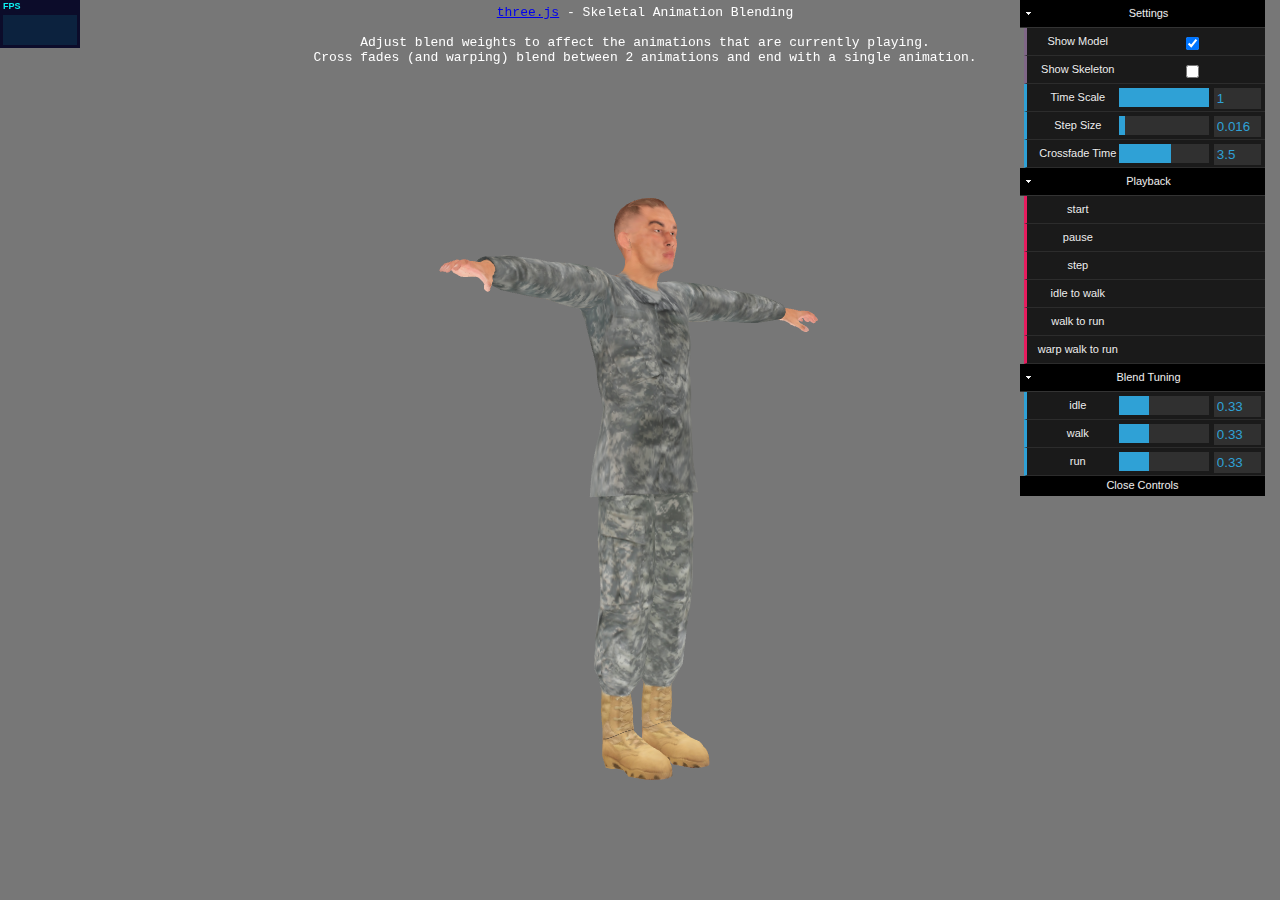
==== webApp/js/libs/three.js-master/examples/webgl_animation_skinning_blending.html @ 41a6b028 "directorio de carpetas para la aplicación web" ====
<!DOCTYPE html>
<html lang="en">
	<head>
		<title>three.js webgl - animation - skinning</title>
		<meta charset="utf-8">
		<meta name="viewport" content="width=device-width, user-scalable=no, minimum-scale=1.0, maximum-scale=1.0">
		<style>
			body {
				color: #fff;
				font-family:Monospace;
				font-size:13px;
				text-align:center;

				background-color: #fff;
				margin: 0px;
				overflow: hidden;
			}

			#info {
				position: absolute;
				top: 0px; width: 100%;
				padding: 5px;
			}
		</style>
	</head>
	<body>
		<div id="container"></div>
		<div id="info">
			<a href="http://threejs.org" target="_blank">three.js</a> - Skeletal Animation Blending
			<br><br> Adjust blend weights to affect the animations that are currently playing.
			<br> Cross fades (and warping) blend between 2 animations and end with a single animation.
		</div>

		<script src="../build/three.js"></script>

		<script src="js/Detector.js"></script>
		<script src="js/libs/stats.min.js"></script>
		<script src="js/controls/OrbitControls.js"></script>
		<script src="js/BlendCharacter.js"></script>
		<script src="js/BlendCharacterGui.js"></script>
		<script src="js/libs/dat.gui.min.js"></script>

		<script>

			if ( ! Detector.webgl ) Detector.addGetWebGLMessage();

			var container, stats;

			var blendMesh, helper, camera, scene, renderer, controls;

			var clock = new THREE.Clock();
			var gui = null;

			var isFrameStepping = false;
			var timeToStep = 0;

			init();

			function init() {

				container = document.getElementById( 'container' );

				scene = new THREE.Scene();
				scene.add ( new THREE.AmbientLight( 0xffffff ) );

				renderer = new THREE.WebGLRenderer( { antialias: true, alpha: false } );
				renderer.setClearColor( 0x777777 );
				renderer.setPixelRatio( window.devicePixelRatio );
				renderer.setSize( window.innerWidth, window.innerHeight );
				renderer.autoClear = true;

				container.appendChild( renderer.domElement );

				//

				stats = new Stats();
				container.appendChild( stats.dom );

				//

				window.addEventListener( 'resize', onWindowResize, false );

				// listen for messages from the gui
				window.addEventListener( 'start-animation', onStartAnimation );
				window.addEventListener( 'stop-animation', onStopAnimation );
				window.addEventListener( 'pause-animation', onPauseAnimation );
				window.addEventListener( 'step-animation', onStepAnimation );
				window.addEventListener( 'weight-animation', onWeightAnimation );
				window.addEventListener( 'crossfade', onCrossfade );
				window.addEventListener( 'warp', onWarp );
				window.addEventListener( 'toggle-show-skeleton', onShowSkeleton );
				window.addEventListener( 'toggle-show-model', onShowModel );

				blendMesh = new THREE.BlendCharacter();
				blendMesh.load( "models/skinned/marine/marine_anims_core.json", start );

			}

			function onWindowResize() {

				camera.aspect = window.innerWidth / window.innerHeight;
				camera.updateProjectionMatrix();

				renderer.setSize( window.innerWidth, window.innerHeight );

			}

			function onStartAnimation( event ) {

				var data = event.detail;

				blendMesh.stopAll();
				blendMesh.unPauseAll();

				// the blend mesh will combine 1 or more animations
				for ( var i = 0; i < data.anims.length; ++i ) {

					blendMesh.play(data.anims[i], data.weights[i]);

				}

				isFrameStepping = false;

			}

			function onStopAnimation( event ) {

				blendMesh.stopAll();
				isFrameStepping = false;

			}

			function onPauseAnimation( event ) {

				( isFrameStepping ) ? blendMesh.unPauseAll(): blendMesh.pauseAll();

				isFrameStepping = false;

			}

			function onStepAnimation( event ) {

				blendMesh.unPauseAll();
				isFrameStepping = true;
				timeToStep = event.detail.stepSize;
			}

			function onWeightAnimation(event) {

				var data = event.detail;
				for ( var i = 0; i < data.anims.length; ++i ) {

					blendMesh.applyWeight( data.anims[ i ], data.weights[ i ] );

				}

			}

			function onCrossfade(event) {

				var data = event.detail;

				blendMesh.stopAll();
				blendMesh.crossfade( data.from, data.to, data.time );

				isFrameStepping = false;

			}

			function onWarp( event ) {

				var data = event.detail;

				blendMesh.stopAll();
				blendMesh.warp( data.from, data.to, data.time );

				isFrameStepping = false;

			}

			function onShowSkeleton( event ) {

				var shouldShow = event.detail.shouldShow;
				helper.visible = shouldShow;

			}

			function onShowModel( event ) {

				var shouldShow = event.detail.shouldShow;
				blendMesh.showModel( shouldShow );

			}

			function start() {

				blendMesh.rotation.y = Math.PI * -135 / 180;
				scene.add( blendMesh );

				var aspect = window.innerWidth / window.innerHeight;
				var radius = blendMesh.geometry.boundingSphere.radius;

				camera = new THREE.PerspectiveCamera( 45, aspect, 1, 10000 );
				camera.position.set( 0.0, radius, radius * 3.5 );

				controls = new THREE.OrbitControls( camera );
				controls.target.set( 0, radius, 0 );
				controls.update();

				// Set default weights
				blendMesh.applyWeight( 'idle', 1 / 3 );
				blendMesh.applyWeight( 'walk', 1 / 3 );
				blendMesh.applyWeight( 'run', 1 / 3 );

				gui = new BlendCharacterGui(blendMesh);

				// Create the debug visualization

				helper = new THREE.SkeletonHelper( blendMesh );
				helper.material.linewidth = 3;
				scene.add( helper );

				helper.visible = false;

				animate();
			}

			function animate() {

				requestAnimationFrame( animate, renderer.domElement );

				stats.begin();

				// step forward in time based on whether we're stepping and scale

				var scale = gui.getTimeScale();
				var delta = clock.getDelta();
				var stepSize = (!isFrameStepping) ? delta * scale: timeToStep;

				// modify blend weights

				blendMesh.update( stepSize );
				helper.update();
				gui.update( blendMesh.mixer.time );

				renderer.render( scene, camera );
				stats.end();

				// if we are stepping, consume time
				// ( will equal step size next time a single step is desired )

				timeToStep = 0;

			}

		</script>

	</body>
</html>
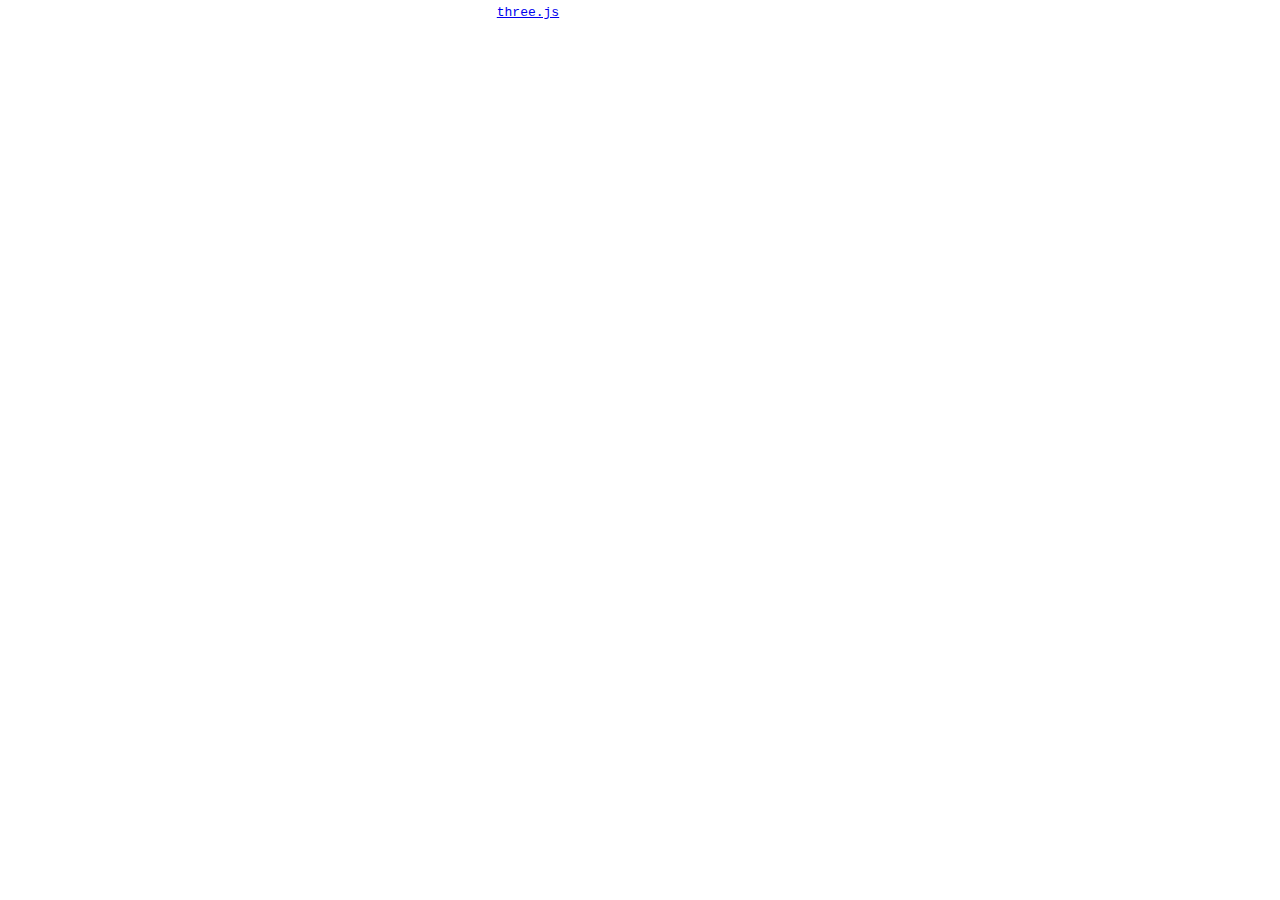
==== commit 29054a35: "texturizado y animado" ====
--- a/webApp/js/libs/three.js-master/examples/webgl_animation_skinning_blending.html
+++ b/webApp/js/libs/three.js-master/examples/webgl_animation_skinning_blending.html
@@ -92,7 +92,7 @@
 				window.addEventListener( 'toggle-show-model', onShowModel );
 
 				blendMesh = new THREE.BlendCharacter();
-				blendMesh.load( "models/skinned/marine/marine_anims_core.json", start );
+				blendMesh.load( "models/skinned/marine/personaje.json", start );
 
 			}
 
@@ -208,9 +208,13 @@
 				controls.update();
 
 				// Set default weights
-				blendMesh.applyWeight( 'idle', 1 / 3 );
+				/*blendMesh.applyWeight( 'idle', 1 / 3 );
 				blendMesh.applyWeight( 'walk', 1 / 3 );
+<<<<<<< HEAD
+				blendMesh.applyWeight( 'run',  1 / 3 );*/
+=======
 				blendMesh.applyWeight( 'run', 1 / 3 );
+>>>>>>> parent of afca3d4... aplicación demo terminada
 
 				gui = new BlendCharacterGui(blendMesh);
 
@@ -233,7 +237,7 @@
 
 				// step forward in time based on whether we're stepping and scale
 
-				var scale = gui.getTimeScale();
+				/*var scale = gui.getTimeScale();
 				var delta = clock.getDelta();
 				var stepSize = (!isFrameStepping) ? delta * scale: timeToStep;
 
@@ -241,7 +245,7 @@
 
 				blendMesh.update( stepSize );
 				helper.update();
-				gui.update( blendMesh.mixer.time );
+				gui.update( blendMesh.mixer.time );*/
 
 				renderer.render( scene, camera );
 				stats.end();
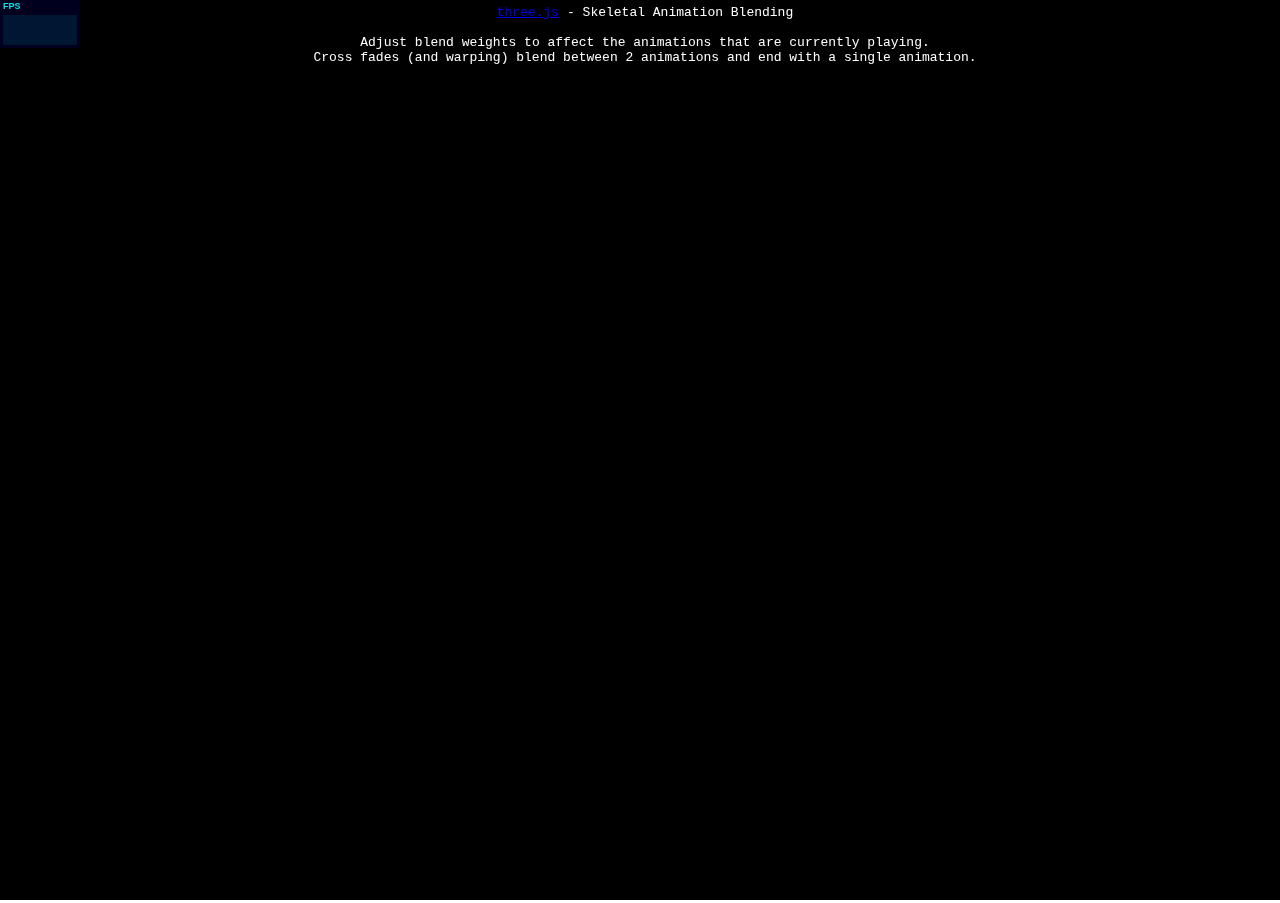
==== commit 34ff6d67: "Salto añadido - Animaciones blender" ====
--- a/webApp/js/libs/three.js-master/examples/webgl_animation_skinning_blending.html
+++ b/webApp/js/libs/three.js-master/examples/webgl_animation_skinning_blending.html
@@ -107,6 +107,7 @@
 
 			function onStartAnimation( event ) {
 
+				console.log(event);
 				var data = event.detail;
 
 				blendMesh.stopAll();
@@ -210,11 +211,7 @@
 				// Set default weights
 				/*blendMesh.applyWeight( 'idle', 1 / 3 );
 				blendMesh.applyWeight( 'walk', 1 / 3 );
-<<<<<<< HEAD
 				blendMesh.applyWeight( 'run',  1 / 3 );*/
-=======
-				blendMesh.applyWeight( 'run', 1 / 3 );
->>>>>>> parent of afca3d4... aplicación demo terminada
 
 				gui = new BlendCharacterGui(blendMesh);
 
@@ -241,6 +238,7 @@
 				var delta = clock.getDelta();
 				var stepSize = (!isFrameStepping) ? delta * scale: timeToStep;
 
+
 				// modify blend weights
 
 				blendMesh.update( stepSize );
